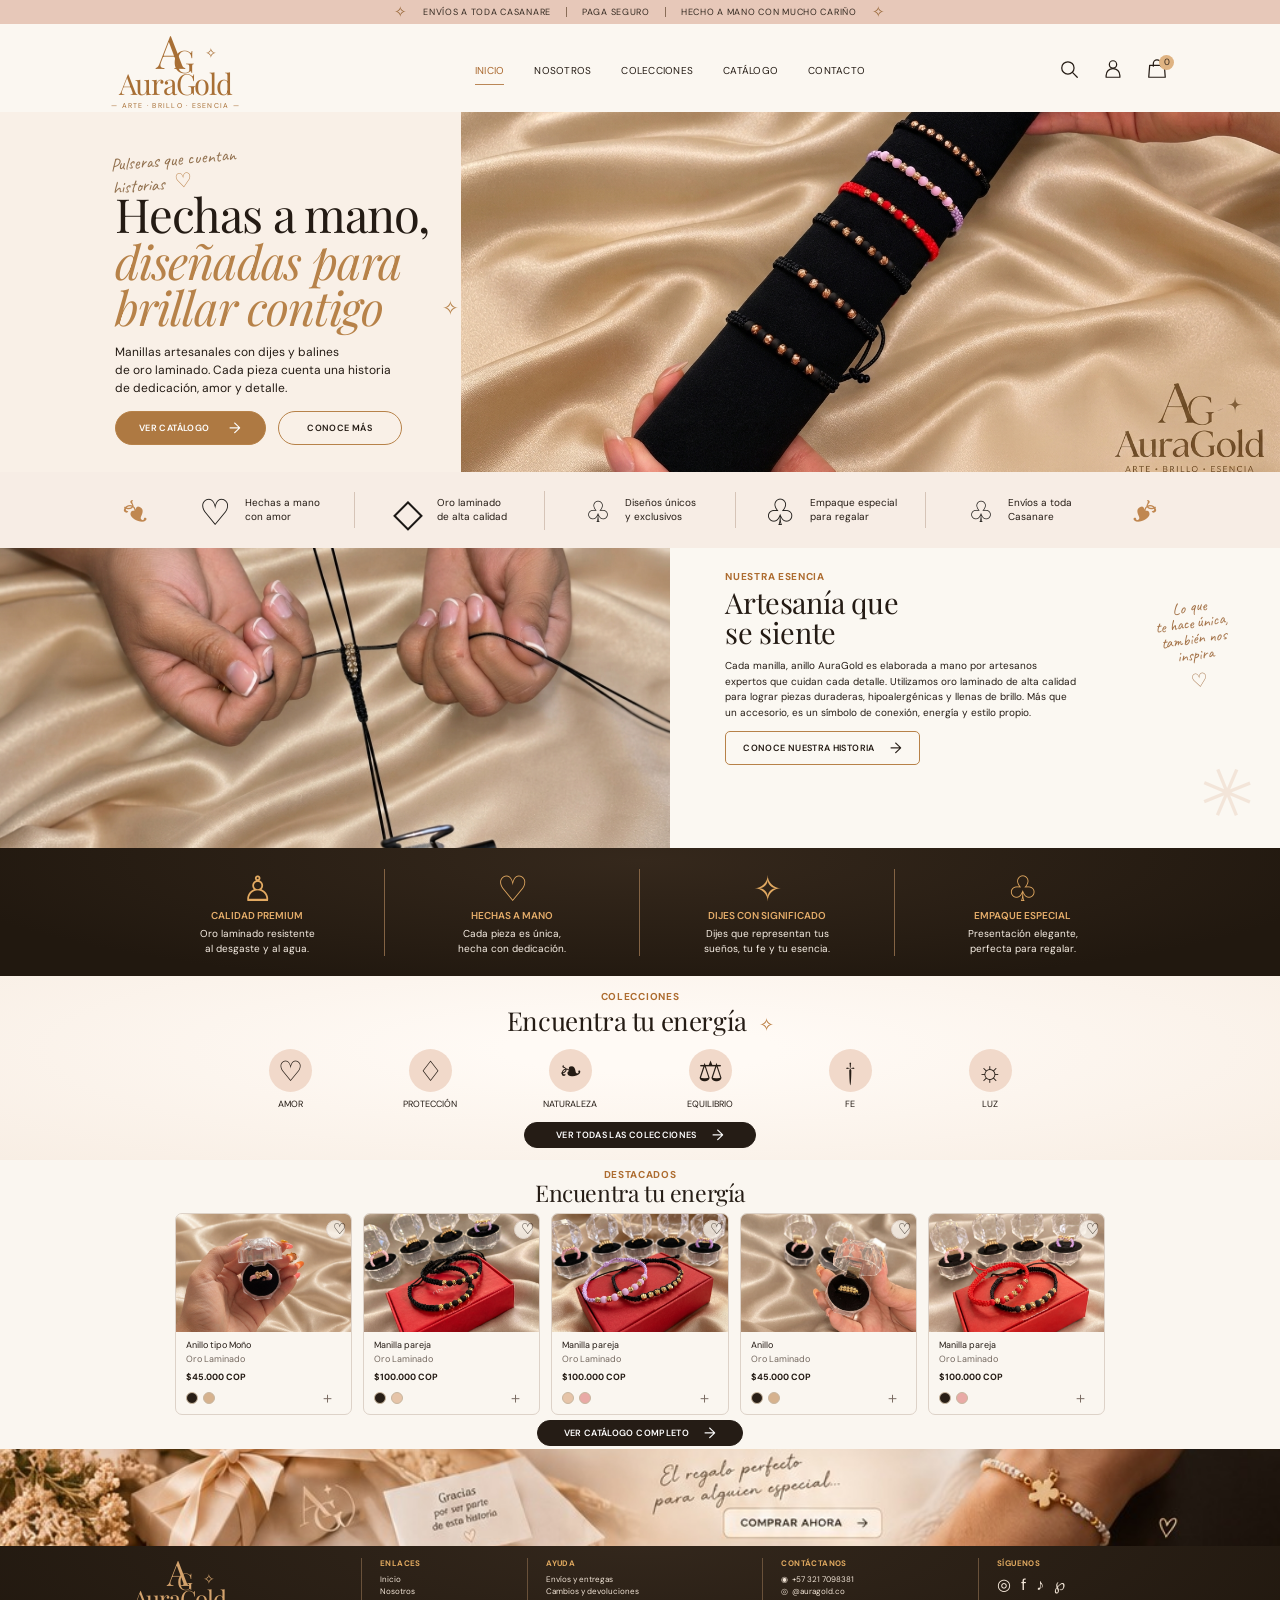
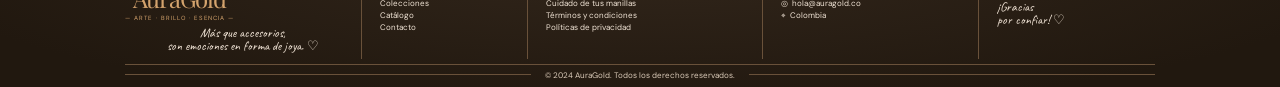
==== public/index.html @ 9c11f5d2 "Add files via upload" ====
<!doctype html>
<html lang="es">
<head>
  <meta charset="utf-8">
  <meta name="viewport" content="width=device-width, initial-scale=1">
  <meta name="theme-color" content="#f7efe7">
  <meta name="description" content="Manillas artesanales AuraGold hechas con dijes y balines de oro laminado. Cada pieza cuenta una historia de dedicación, amor y detalle.">
  <title>AuraGold — Artesanía que brilla</title>
  <link rel="preconnect" href="https://fonts.googleapis.com">
  <link rel="icon" type="image/png" href="../AuraGlod/assets/Icono Aura.jpeg">
  <link rel="preconnect" href="https://fonts.gstatic.com" crossorigin>
  <link href="https://fonts.googleapis.com/css2?family=DM+Sans:wght@400;500;600;700&family=Playfair+Display:ital,wght@0,400;0,500;0,600;1,400;1,500&family=Caveat:wght@400;500&display=swap" rel="stylesheet">
  <link rel="stylesheet" href="styles.css">
</head>
<body>
  <div class="announcement"><span class="sparkle">✧</span> ENVÍOS A TODA CASANARE <i></i> PAGA SEGURO <i></i> HECHO A MANO CON MUCHO CARIÑO <span class="sparkle">✧</span></div>
  <header class="header" id="inicio">
    <button class="menu-toggle icon-button" aria-label="Abrir menú" aria-expanded="false"><svg viewBox="0 0 24 24"><path d="M3 6h18M3 12h18M3 18h18"/></svg></button>
    <a class="brand" href="#inicio" aria-label="AuraGold, inicio"><span class="brand-monogram">A<span>G</span><i>✧</i></span><span class="brand-name">AuraGold</span><span class="brand-tagline">— ARTE · BRILLO · ESENCIA —</span></a>
    <nav class="nav" aria-label="Navegación principal">
      <a class="active" href="#inicio">INICIO</a><a href="#esencia">NOSOTROS</a><a href="#colecciones">COLECCIONES</a><a href="#destacados">CATÁLOGO</a><a href="#contacto">CONTACTO</a>
    </nav>
    <div class="header-actions">
      <button class="icon-button search-toggle" aria-label="Buscar productos"><svg viewBox="0 0 24 24"><circle cx="10.8" cy="10.8" r="6.7"/><path d="m16 16 5 5"/></svg></button>
      <button class="icon-button" aria-label="Mi cuenta"><svg viewBox="0 0 24 24"><circle cx="12" cy="7" r="4"/><path d="M4.5 21v-2a7.5 7.5 0 0 1 15 0v2z"/></svg></button>
      <button class="icon-button bag" aria-label="Bolsa de compras"><svg viewBox="0 0 24 24"><path d="M4 8h16l1 13H3L4 8Z"/><path d="M8 9V6a4 4 0 0 1 8 0v3"/></svg><span class="cart-count">0</span></button>
    </div>
  </header>
  <main>
    <section class="hero" aria-label="Manillas artesanales AuraGold">
      <div class="hero-image" role="img" aria-label="Brazaletes artesanales dorados con dijes"></div>
      <div class="hero-copy"><p class="handwritten intro-note">Pulseras que cuentan<br>historias <span>♡</span></p>
        <h1>Hechas a mano,<br><em>diseñadas para<br>brillar contigo</em><b class="hero-sparkle">✧</b></h1>
        <p class="hero-description">Manillas artesanales con dijes y balines<br class="desktop-break"> de oro laminado. Cada pieza cuenta una historia<br class="desktop-break"> de dedicación, amor y detalle.</p>
        <div class="hero-buttons"><a class="button button-gold" href="#destacados">VER CATÁLOGO <span>→</span></a><a class="button button-outline" href="#esencia">CONOCE MÁS</a></div>
      </div>
    </section>

    <section class="benefits" aria-label="Beneficios de AuraGold">
      <span class="flourish">❧</span>
      <div class="benefit"><span class="benefit-icon">♡</span><span>Hechas a mano<br>con amor</span></div>
      <div class="benefit"><span class="benefit-icon diamond">◇</span><span>Oro laminado<br>de alta calidad</span></div>
      <div class="benefit"><span class="benefit-icon shield">♧</span><span>Diseños únicos<br>y exclusivos</span></div>
      <div class="benefit"><span class="benefit-icon">♧</span><span>Empaque especial<br>para regalar</span></div>
      <div class="benefit"><span class="benefit-icon truck">♧</span><span>Envíos a toda<br>Casanare</span></div>
      <span class="flourish flourish-end">❧</span>
    </section>

    <section class="essence" id="esencia">
      <div class="essence-image"><img src="assets/workshop.jpg" alt="Manos creando una manilla artesanal con un dije dorado" loading="lazy"></div>
      <div class="essence-copy"><p class="eyebrow">NUESTRA ESENCIA</p><h2>Artesanía que<br>se siente</h2><p>Cada manilla, anillo AuraGold es elaborada a mano por artesanos expertos que cuidan cada detalle. Utilizamos oro laminado de alta calidad para lograr piezas duraderas, hipoalergénicas y llenas de brillo. Más que un accesorio, es un símbolo de conexión, energía y estilo propio.</p><a class="button button-outline story-button" href="#contacto">CONOCE NUESTRA HISTORIA <span>→</span></a><p class="handwritten side-note">Lo que<br>te hace única,<br>también nos<br>inspira <span>♡</span></p><div class="leaf-decoration">✳</div></div>
    </section>

    <section class="values" aria-label="Lo que nos hace especiales">
      <div class="value"><span class="value-icon">♙</span><h3>CALIDAD PREMIUM</h3><p>Oro laminado resistente<br>al desgaste y al agua.</p></div>
      <div class="value"><span class="value-icon">♡</span><h3>HECHAS A MANO</h3><p>Cada pieza es única,<br>hecha con dedicación.</p></div>
      <div class="value"><span class="value-icon">✧</span><h3>DIJES CON SIGNIFICADO</h3><p>Dijes que representan tus<br>sueños, tu fe y tu esencia.</p></div>
      <div class="value"><span class="value-icon">♧</span><h3>EMPAQUE ESPECIAL</h3><p>Presentación elegante,<br>perfecta para regalar.</p></div>
    </section>

    <section class="collections" id="colecciones">
      <p class="eyebrow">COLECCIONES</p><h2>Encuentra tu energía <span>✧</span></h2>
      <div class="collection-list">
        <button class="collection" data-filter="Amor"><span>♡</span>AMOR</button><button class="collection" data-filter="Protección"><span>♢</span>PROTECCIÓN</button><button class="collection" data-filter="Naturaleza"><span>❧</span>NATURALEZA</button><button class="collection" data-filter="Equilibrio"><span>⚖</span>EQUILIBRIO</button><button class="collection" data-filter="Fe"><span>†</span>FE</button><button class="collection" data-filter="Luz"><span>☼</span>LUZ</button>
      </div>
      <button class="button button-dark all-collections">VER TODAS LAS COLECCIONES <span>→</span></button>
    </section>

    <section class="featured" id="destacados">
      <p class="eyebrow">DESTACADOS</p><h2>Encuentra tu energía</h2>
      <div class="product-grid">
        <article class="product-card" data-category="Amor"><div class="product-image"><img src="assets/bracelet-corazon.jpg" alt="Anillo tipo moño con oro laminado" loading="lazy"><button class="favorite" aria-label="Añadir Anillo tipo moño con oro laminado a favoritos">♡</button></div><div class="product-details"><h3>Anillo tipo Moño</h3><p>Oro Laminado</p><strong>$45.000 COP</strong><div class="product-bottom"><span class="swatches"><i></i><i></i></span><button class="add-cart" aria-label="Añadir Anillo moño con oro laminado">＋</button></div></div></article>
        <article class="product-card" data-category="Luz"><div class="product-image"><img src="assets/bracelet-estrella.jpg" alt="Manilla pareja oro laminado" loading="lazy"><button class="favorite" aria-label="Añadir Manilla pareja oro laminadoa a favoritos">♡</button></div><div class="product-details"><h3>Manilla pareja</h3><p>Oro Laminado</p><strong>$100.000 COP</strong><div class="product-bottom"><span class="swatches"><i></i><i class="rose"></i></span><button class="add-cart" aria-label="Añadir Manilla Estrella a la bolsa">＋</button></div></div></article>
        <article class="product-card" data-category="Fe"><div class="product-image"><img src="assets/bracelet-fe.jpg" alt="Manilla pareja oro laminado" loading="lazy"><button class="favorite" aria-label="Añadir Manilla pareja oro laminado a favoritos">♡</button></div><div class="product-details"><h3>Manilla pareja</h3><p>Oro Laminado</p><strong>$100.000 COP</strong><div class="product-bottom"><span class="swatches"><i class="rose"></i><i class="pink"></i></span><button class="add-cart" aria-label="Añadir Manilla Fe a la bolsa">＋</button></div></div></article>
        <article class="product-card" data-category="Naturaleza"><div class="product-image"><img src="assets/bracelet-arbol.jpg" alt="Anillo oro laminado" loading="lazy"><button class="favorite" aria-label="Añadir Anillo oro laminado a favoritos">♡</button></div><div class="product-details"><h3>Anillo</h3><p>Oro Laminado</p><strong>$45.000 COP</strong><div class="product-bottom"><span class="swatches"><i></i><i></i></span><button class="add-cart" aria-label="Añadir Manilla Árbol de la Vida a la bolsa">＋</button></div></div></article>
        <article class="product-card" data-category="Protección"><div class="product-image"><img src="assets/bracelet-trebol.jpg" alt="Manilla pareja oro laminado" loading="lazy"><button class="favorite" aria-label="Añadir Manilla pareja oro laminado a favoritos">♡</button></div><div class="product-details"><h3>Manilla pareja</h3><p>Oro Laminado</p><strong>$100.000 COP</strong><div class="product-bottom"><span class="swatches"><i></i><i class="pink"></i></span><button class="add-cart" aria-label="Añadir Manilla Trébol a la bolsa">＋</button></div></div></article>
      </div>
      <button class="button button-dark catalog-button" id="catalogButton">VER CATÁLOGO COMPLETO <span>→</span></button>
    </section>

    <a class="gift-banner" href="#destacados" aria-label="Encuentra un regalo especial en nuestro catálogo"><img src="assets/gift-banner.jpg" alt="Regalo AuraGold envuelto a mano" loading="lazy"></a>
  </main>
  <footer class="footer" id="contacto">
    <div class="footer-main"><div class="footer-brand"><a class="brand brand-footer" href="#inicio"><span class="brand-monogram">A<span>G</span><i>✧</i></span><span class="brand-name">AuraGold</span><span class="brand-tagline">— ARTE · BRILLO · ESENCIA —</span></a><p class="handwritten">Más que accesorios,<br>son emociones en forma de joya. ♡</p></div>
      <div class="footer-column"><h3>ENLACES</h3><a href="#inicio">Inicio</a><a href="#esencia">Nosotros</a><a href="#colecciones">Colecciones</a><a href="#destacados">Catálogo</a><a href="#contacto">Contacto</a></div>
      <div class="footer-column"><h3>AYUDA</h3><a href="#contacto">Envíos y entregas</a><a href="#contacto">Cambios y devoluciones</a><a href="#contacto">Cuidado de tus manillas</a><a href="#contacto">Términos y condiciones</a><a href="#contacto">Políticas de privacidad</a></div>
      <div class="footer-column contact-column"><h3>CONTÁCTANOS</h3><a href="tel:+573217098381">◉ &nbsp;+57 321 7098381</a><a href="mailto:hola@auragold.co">◎ &nbsp;@auragold.co</a><a href="mailto:hola@auragold.co">◎ &nbsp;hola@auragold.co</a><span>⌖ &nbsp;Colombia</span></div>
      <div class="footer-column socials"><h3>SÍGUENOS</h3><div><a href="#contacto" aria-label="Instagram">◎</a><a href="#contacto" aria-label="Facebook">f</a><a href="#contacto" aria-label="TikTok">♪</a><a href="#contacto" aria-label="Pinterest">℘</a></div><p class="handwritten">¡Gracias<br>por confiar! ♡</p></div>
    </div><div class="copyright"><span></span>© 2024 AuraGold. Todos los derechos reservados.<span></span></div>
  </footer>
  <div class="toast" role="status" aria-live="polite"></div>
  <script src="script.js"></script>
</body>
</html>
---- public/styles.css ----
:root{--cream:#aa7335;--paper:#fbf7f1;--blush:#eeeae6;--gold:#b78249;--gold-dark:#986737;--ink:#241b14;--muted:#6f6258;--dark:#21180f;--line:#d8c8b9;--serif:'Playfair Display',Georgia,serif;--sans:'DM Sans',Arial,sans-serif;--script:'Caveat',cursive}
*{box-sizing:border-box}html{scroll-behavior:smooth;scroll-padding-top:78px}body{margin:0;background:var(--paper);color:var(--ink);font-family:var(--sans);font-size:13px}button,a{font:inherit}a{color:inherit;text-decoration:none}button{color:inherit}.announcement{height:24px;display:flex;justify-content:center;align-items:center;gap:15px;background:#e7c8b9;color:#352a21;font-size:9px;letter-spacing:.08em}.announcement i{height:10px;border-left:1px solid #8a6d58}.sparkle{font-size:15px;color:var(--gold-dark)}.header{height:88px;max-width:1130px;padding:8px 36px;margin:auto;display:grid;grid-template-columns:220px 1fr 160px;align-items:center}.brand{display:flex;width:max-content;flex-direction:column;align-items:center;color:#a86f35;line-height:1}.brand-monogram{font:46px/.82 var(--serif);position:relative;letter-spacing:-8px;padding-right:4px}.brand-monogram>span{font-size:31px;vertical-align:baseline;position:relative;left:-4px;top:4px}.brand-monogram i{font:14px var(--sans);position:absolute;top:12px;right:-14px}.brand-name{font:29px/.95 var(--serif);letter-spacing:-1.2px}.brand-tagline{font-size:7px;letter-spacing:.18em;margin-top:5px}.nav{display:flex;justify-content:center;gap:30px;height:100%;align-items:center}.nav a{font-size:10px;letter-spacing:.025em;position:relative}.nav a.active,.nav a:hover{color:#a9672d}.nav a.active:after{position:absolute;content:"";bottom:-8px;left:0;right:0;height:1px;background:#ba8757}.header-actions{display:flex;justify-content:flex-end;gap:19px}.icon-button{width:25px;height:30px;padding:2px;border:0;background:none;cursor:pointer;position:relative}.icon-button svg{width:22px;height:22px;fill:none;stroke:currentColor;stroke-width:1.35;stroke-linecap:round;stroke-linejoin:round}.cart-count{position:absolute;top:-1px;right:-5px;background:#dfb382;color:#39291c;min-width:15px;height:15px;border-radius:50%;font-size:9px;display:grid;place-items:center}.menu-toggle{display:none}
.hero{height:324px;position:relative;display:flex;align-items:center;overflow:hidden;background:linear-gradient(90deg,#f9f0e7 0%,#f9f0e7 36%,rgba(249,240,231,.88) 40%,rgba(249,240,231,0) 54%),#ede1d4}.hero-image{position:absolute;inset:0 0 0 36%;background:url('assets/hero.jpg') center 49%/cover no-repeat}.hero-copy{position:relative;z-index:1;width:min(500px,53%);padding-left:max(calc((100vw - 884px)/2),7%)}.handwritten{font-family:var(--script);font-weight:400}.intro-note{font-size:18px;line-height:1.02;color:#92714f;transform:rotate(-5deg);margin:0 0 8px -4px}.intro-note span{font:20px var(--sans);color:#b87d42;padding-left:6px}.hero h1{font:400 41px/.99 var(--serif);letter-spacing:-1.2px;margin:0 0 12px;position:relative}.hero h1 em{color:var(--gold);font-weight:400}.hero-sparkle{position:absolute;color:var(--gold);font:20px var(--sans);right:11%;bottom:7%}.hero-description{font-size:12px;line-height:1.5;max-width:350px;margin:0 0 14px}.hero-buttons{display:flex;gap:12px}.button{border:1px solid var(--gold);border-radius:30px;min-height:34px;display:inline-flex;align-items:center;justify-content:center;gap:20px;padding:0 23px;font-size:9px;font-weight:600;letter-spacing:.04em;cursor:pointer;transition:background .2s,color .2s,transform .2s}.button:hover{transform:translateY(-1px)}.button span{font-size:15px;font-weight:400}.button-gold{background:#ae7942;color:white;min-width:142px}.button-gold:hover{background:#956334}.button-outline{background:transparent;color:var(--ink)}.button-outline:hover{background:#ad7844;color:white}.hero-buttons .button-outline{min-width:124px}
.benefits{min-height:69px;background:#f7ede5;display:flex;align-items:center;justify-content:center;padding:9px max(calc((100vw - 1060px)/2),2.2%);gap:0}.benefit{display:flex;align-items:center;justify-content:center;gap:14px;flex:1;min-height:36px;border-right:1px solid #d6c4b7;font-size:10px;line-height:1.45}.benefit:last-of-type{border:0}.benefit-icon{font:36px/1 var(--serif);color:#1b1815}.benefit-icon.diamond{font-size:39px}.benefit-icon.shield,.benefit-icon.truck{font-size:29px}.flourish{font:37px var(--serif);color:#c08750;transform:rotate(35deg);padding:0 12px}.flourish-end{transform:scaleX(-1) rotate(35deg)}
.essence{min-height:268px;display:grid;grid-template-columns:1.1fr 1fr;background:#fbf8f2}.essence-image{position:relative;overflow:hidden;min-height:268px}.essence-image img{width:100%;height:100%;position:absolute;inset:0;object-fit:cover}.photo-note{position:absolute;bottom:25px;left:7%;font-size:18px;line-height:1.05;color:#fff;transform:rotate(-8deg);text-shadow:0 1px 5px #442}.photo-note span{font:19px var(--sans);padding-left:6px}.essence-copy{position:relative;padding:22px 11% 18px 9%}.eyebrow{font-size:10px;font-weight:700;letter-spacing:.07em;color:#ad6c30;margin:0 0 5px}.essence-copy h2,.collections h2,.featured h2{font:400 29px/1.02 var(--serif);letter-spacing:-.4px;margin:0 0 11px}.essence-copy>p:not(.eyebrow):not(.side-note){max-width:355px;font-size:10px;line-height:1.55;margin:0 0 11px}.story-button{border-radius:5px;height:33px;padding:0 17px;gap:15px;font-size:9px}.side-note{position:absolute;right:8%;top:35px;text-align:center;font-size:16px;line-height:1.0;color:#a47349;transform:rotate(-8deg)}.side-note span{display:block;font:19px var(--sans);margin-top:5px}.leaf-decoration{position:absolute;right:4%;bottom:10px;color:#eedaca;font-size:68px;transform:rotate(-22deg);opacity:.6}
.values{min-height:128px;padding:15px max(calc((100vw - 1020px)/2),3%);background:radial-gradient(ellipse at 50% 10%,#35281c,var(--dark) 80%);color:#f9f0e6;display:grid;grid-template-columns:repeat(4,1fr);align-items:center}.value{text-align:center;border-right:1px solid #836344}.value:last-child{border:0}.value-icon{color:#e3aa62;font:35px/1 var(--serif)}.value h3{color:#e5ad6a;font-size:10px;font-weight:600;margin:4px 0}.value p{font-size:10px;line-height:1.5;margin:0}
.collections{min-height:183px;text-align:center;padding:14px 20px 12px;background:radial-gradient(ellipse at 50% 40%,#fffaf5 15%,#f8eee4 100%)}.collections h2{font-size:26px;margin:1px 0 13px}.collections h2 span{color:#b8793b;font-size:18px;padding-left:6px}.collection-list{max-width:780px;margin:0 auto 11px;display:flex;justify-content:space-between}.collection{display:flex;flex-direction:column;align-items:center;gap:6px;border:0;background:transparent;cursor:pointer;font-size:9px;min-width:80px}.collection span{width:43px;height:43px;display:grid;place-items:center;border-radius:50%;background:#f1d9ca;font:28px/1 var(--serif);transition:all .2s}.collection:hover span,.collection.selected span{color:#fff;background:#b57e4b;transform:translateY(-2px)}.button-dark{background:#251c15;color:#fff;border-color:#251c15;min-height:26px;padding:0 26px;font-size:9px;gap:15px}.button-dark:hover{background:#80572f}.all-collections{min-width:232px}
.featured{text-align:center;padding:8px 6% 3px;background:#faf6f0}.featured>.eyebrow{margin-bottom:0}.featured h2{font-size:23px;margin:0 0 9px}.product-grid{max-width:870px;margin:0 auto;display:grid;grid-template-columns:repeat(5,minmax(0,1fr));gap:11px;text-align:left}.product-card{border:1px solid #ddd2c8;border-radius:7px;overflow:hidden;background:#faf6f0;min-width:0;transition:box-shadow .2s,transform .2s}.product-card:hover{transform:translateY(-2px);box-shadow:0 6px 20px #5c402317}.product-card.hidden{display:none!important}.product-image{height:104px;position:relative;overflow:hidden;background:#efe6dd}.product-image img{width:100%;height:100%;object-fit:cover;display:block}.favorite{position:absolute;right:6px;top:6px;width:19px;height:19px;border:1px solid #ded1c7;border-radius:50%;background:#fbf6eece;font-size:15px;line-height:1;cursor:pointer}.favorite.active{color:#b34d40;background:#fff0eb}.product-details{padding:7px 10px 5px}.product-details h3,.product-details p{font-size:9px;font-weight:400;white-space:nowrap;overflow:hidden;text-overflow:ellipsis;margin:0 0 2px}.product-details p{color:#756960}.product-details strong{font-size:9px;font-weight:700}.product-bottom{display:flex;align-items:center;justify-content:space-between;margin-top:3px}.swatches{display:flex;gap:5px}.swatches i{width:12px;height:12px;border-radius:50%;display:block;background:#281e16;border:1px solid #c8b69f}.swatches i:nth-child(2){background:#d6b28e}.swatches i.rose{background:#e6c4a8}.swatches i.pink{background:#e9aaa6}.add-cart{border:0;background:none;font-size:15px;color:#786960;cursor:pointer}.catalog-button{margin-top:5px;min-width:192px}
.gift-banner{height:97px;display:block;position:relative;overflow:hidden;background:#8d4f14}.gift-banner>img{position:absolute;width:100%;height:100%;inset:0;object-fit:cover}.gift-copy{position:absolute;top:50%;left:50%;transform:translate(-50%,-50%);text-align:center;color:#593b26}.gift-copy p{font-size:21px;line-height:1;margin:0 0 6px;transform:rotate(-4deg)}.gift-copy .button{height:27px;min-height:27px;padding:0 16px;border-radius:4px;font-size:8px;background:#f9f3ebd9}
.footer{background:radial-gradient(ellipse at 50% 0%,#33271c,var(--dark) 84%);color:#f3e6d8;padding:12px 4% 7px}.footer-main{max-width:1030px;margin:auto;display:grid;grid-template-columns:1.2fr .75fr 1.1fr 1fr .8fr;gap:18px;min-height:94px}.footer-brand{border-right:1px solid #69513a}.brand-footer{color:#d4a36d}.brand-footer .brand-monogram{font-size:35px}.brand-footer .brand-monogram>span{font-size:23px}.brand-footer .brand-name{font-size:24px}.brand-footer .brand-tagline{font-size:6px}.footer-brand>.handwritten{font-size:13px;text-align:center;line-height:1;margin:6px 0}.footer-column{display:flex;flex-direction:column;gap:2px;font-size:8px;border-right:1px solid #69513a}.footer-column h3{font-size:8px;color:#e0a960;letter-spacing:.05em;margin:0 0 4px}.footer-column a:hover{color:#e1b07a}.contact-column{font-size:8px}.socials{border:0}.socials>div{display:flex;gap:10px;font-size:16px}.socials .handwritten{font-size:13px;line-height:1;margin:4px 0;color:#f3e6d8}.copyright{max-width:1030px;border-top:1px solid #69513a;margin:5px auto 0;padding-top:5px;display:flex;justify-content:center;align-items:center;gap:14px;font-size:8px;color:#dbcbb9}.copyright span{height:1px;background:#69513a;flex:1}.toast{position:fixed;bottom:18px;left:50%;transform:translate(-50%,15px);z-index:20;background:#281e16;color:#fff;border-radius:22px;padding:10px 18px;font-size:12px;box-shadow:0 5px 25px #24170d2b;opacity:0;pointer-events:none;transition:.25s}.toast.show{opacity:1;transform:translate(-50%,0)}
@media(min-width:1200px){.hero{height:360px}.hero-copy{padding-left:calc((100vw - 1050px)/2)}.hero h1{font-size:47px}.benefits{min-height:76px}.essence,.essence-image{min-height:300px}.product-grid{max-width:930px}.product-image{height:118px}}
@media(max-width:800px){.header{grid-template-columns:1fr auto 1fr;padding:8px 24px;height:80px}.menu-toggle{display:block;grid-column:1;grid-row:1}.header>.brand{grid-column:2;grid-row:1}.nav{display:none;position:absolute;z-index:8;top:104px;left:0;right:0;height:auto;padding:18px;background:var(--paper);box-shadow:0 8px 15px #32201215;flex-direction:column;gap:20px}.nav.open{display:flex}.nav a.active:after{display:none}.header-actions{grid-column:3;grid-row:1;gap:10px}.header-actions .icon-button:nth-child(2){display:none}.hero{height:350px}.hero-image{left:28%;background-position:57% center}.hero-copy{padding-left:6%;width:56%}.hero h1{font-size:38px}.hero-description{font-size:11px}.benefits{flex-wrap:wrap;padding:10px 3%;row-gap:10px}.benefit{flex:0 0 33%;border-right:0;border-bottom:1px solid #d6c4b7;padding-bottom:7px}.benefit:nth-last-child(2){border:0}.flourish{display:none}.essence-copy{padding-right:6%;padding-left:7%}.side-note{display:none}.values{padding-left:3%;padding-right:3%}.product-grid{grid-template-columns:repeat(3,minmax(0,1fr));max-width:600px}.product-card:nth-child(n+4){display:none}.product-card.filtered-visible{display:block}.footer-main{grid-template-columns:1.1fr .7fr 1fr;gap:13px}.footer-brand{grid-row:span 2}.footer-column:nth-child(3){border:0}.socials{display:none}}
@media(max-width:520px){.announcement{font-size:7px;gap:7px;height:22px}.header{height:71px;padding:5px 16px}.brand-monogram{font-size:38px}.brand-monogram>span{font-size:25px}.brand-name{font-size:24px}.brand-tagline{font-size:6px}.header-actions{gap:5px}.header-actions .icon-button:first-child{display:none}.nav{top:93px}.hero{height:475px;align-items:flex-end;background:linear-gradient(0deg,#f8f0e8 0%,rgba(248,240,232,.97) 40%,rgba(248,240,232,0) 69%)}.hero-image{inset:0 0 0 0;background-position:58% top;background-size:auto 68%;background-color:#e9d4c3}.hero-copy{width:100%;padding:0 7% 26px}.intro-note{font-size:16px;margin-bottom:6px}.hero h1{font-size:36px}.hero-description{max-width:360px;font-size:11px}.desktop-break{display:none}.hero-sparkle{right:21%;bottom:8%}.benefit{flex-basis:50%;font-size:9px;gap:9px}.benefit-icon{font-size:30px}.essence{grid-template-columns:1fr}.essence-image{min-height:225px}.essence-copy{min-height:260px;padding:22px 8%}.essence-copy h2{font-size:31px}.essence-copy>p:not(.eyebrow):not(.side-note){font-size:11px}.values{grid-template-columns:repeat(2,1fr);padding:16px 3%;gap:14px 0}.value{min-height:92px;padding:5px}.value:nth-child(2){border:0}.value h3{font-size:9px}.value p{font-size:9px}.collections{padding:18px 10px;min-height:180px}.collection-list{display:grid;grid-template-columns:repeat(3,1fr);row-gap:12px}.collection{font-size:8px}.collection span{width:38px;height:38px}.featured{padding:12px 4% 7px}.product-grid{grid-template-columns:repeat(2,minmax(0,1fr));gap:8px}.product-card:nth-child(3){display:none}.product-card:nth-child(n+4){display:block}.product-image{height:130px}.product-details h3,.product-details p,.product-details strong{font-size:9px}.gift-banner{height:118px}.gift-banner>img{object-position:center}.footer{padding:17px 5% 8px}.footer-main{grid-template-columns:1fr 1fr;gap:15px}.footer-brand{grid-column:span 2;grid-row:auto;border:0;border-bottom:1px solid #69513a;padding-bottom:8px}.footer-column{min-height:100px;font-size:9px}.footer-column h3{font-size:9px}.footer-column:nth-child(3){border-right:1px solid #69513a}.socials{display:flex;min-height:60px;border:0}.copyright{font-size:7px}.button{font-size:8px;padding:0 16px}}
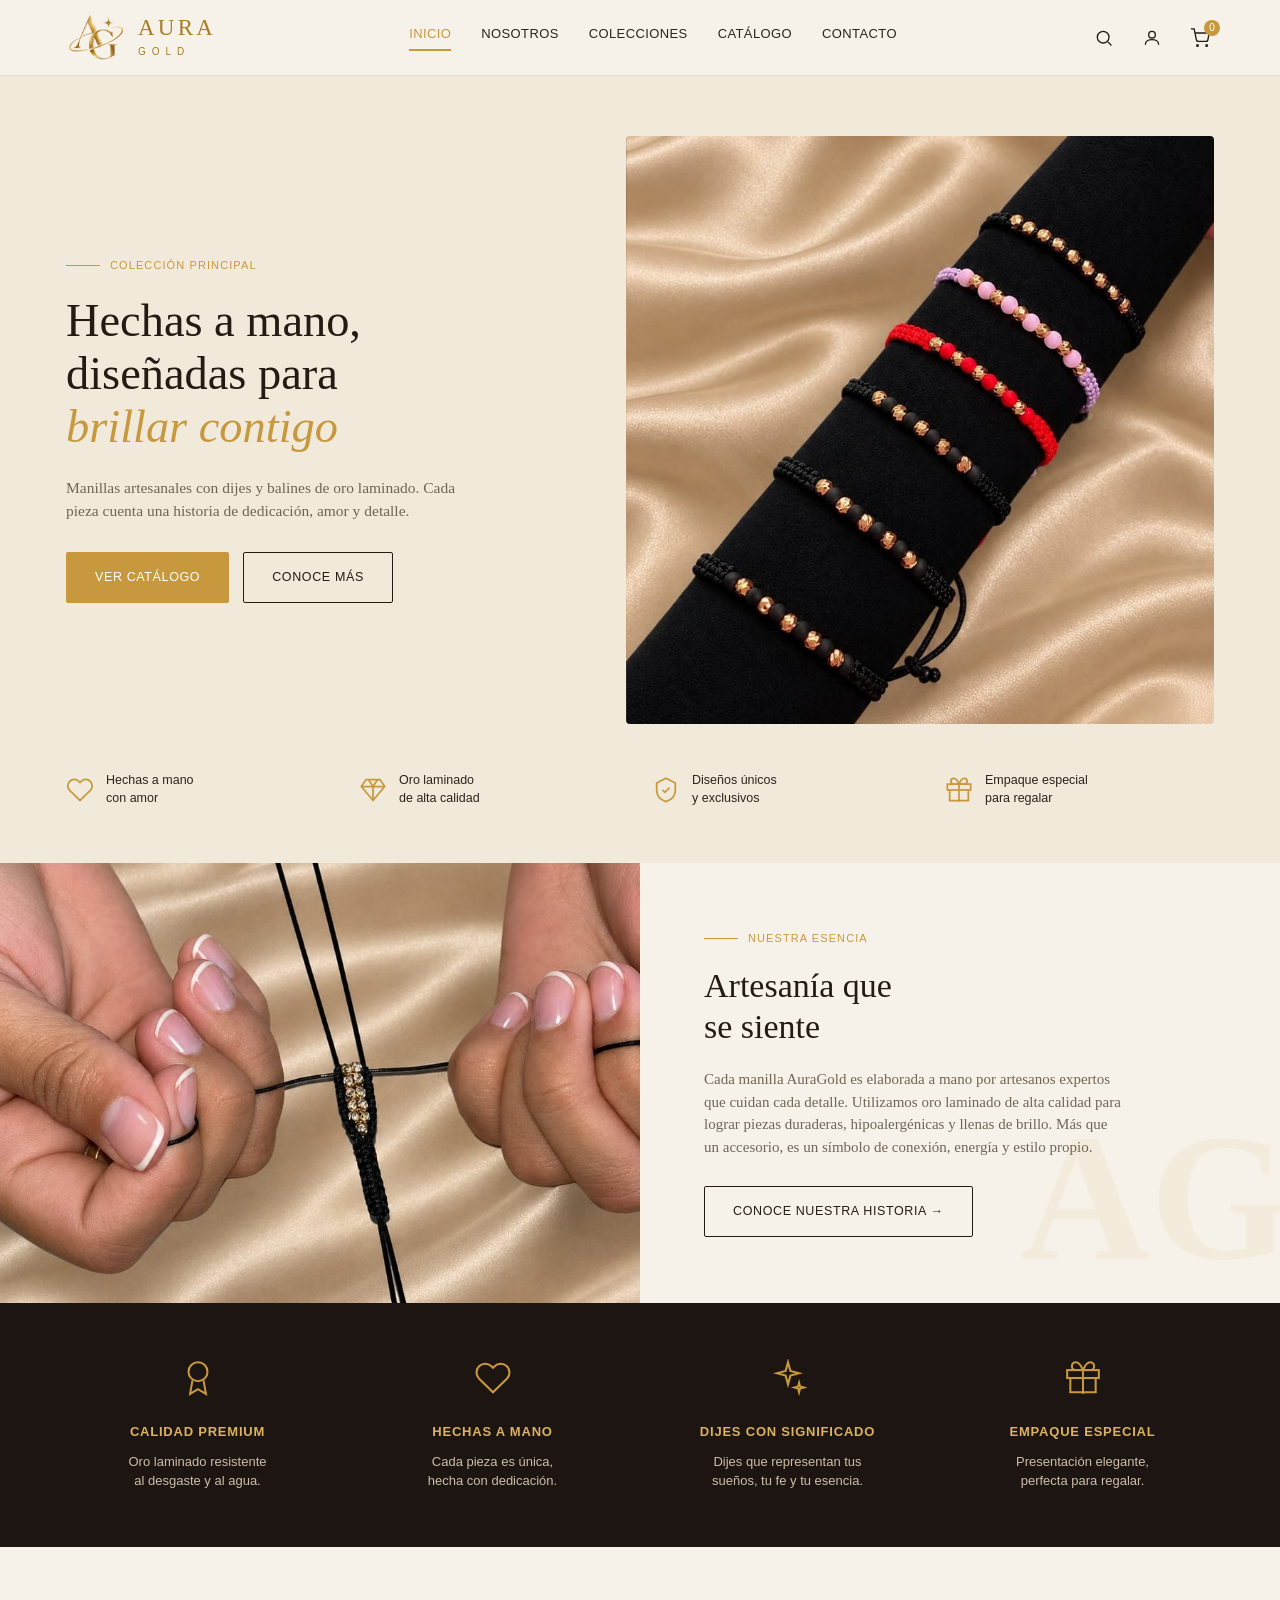
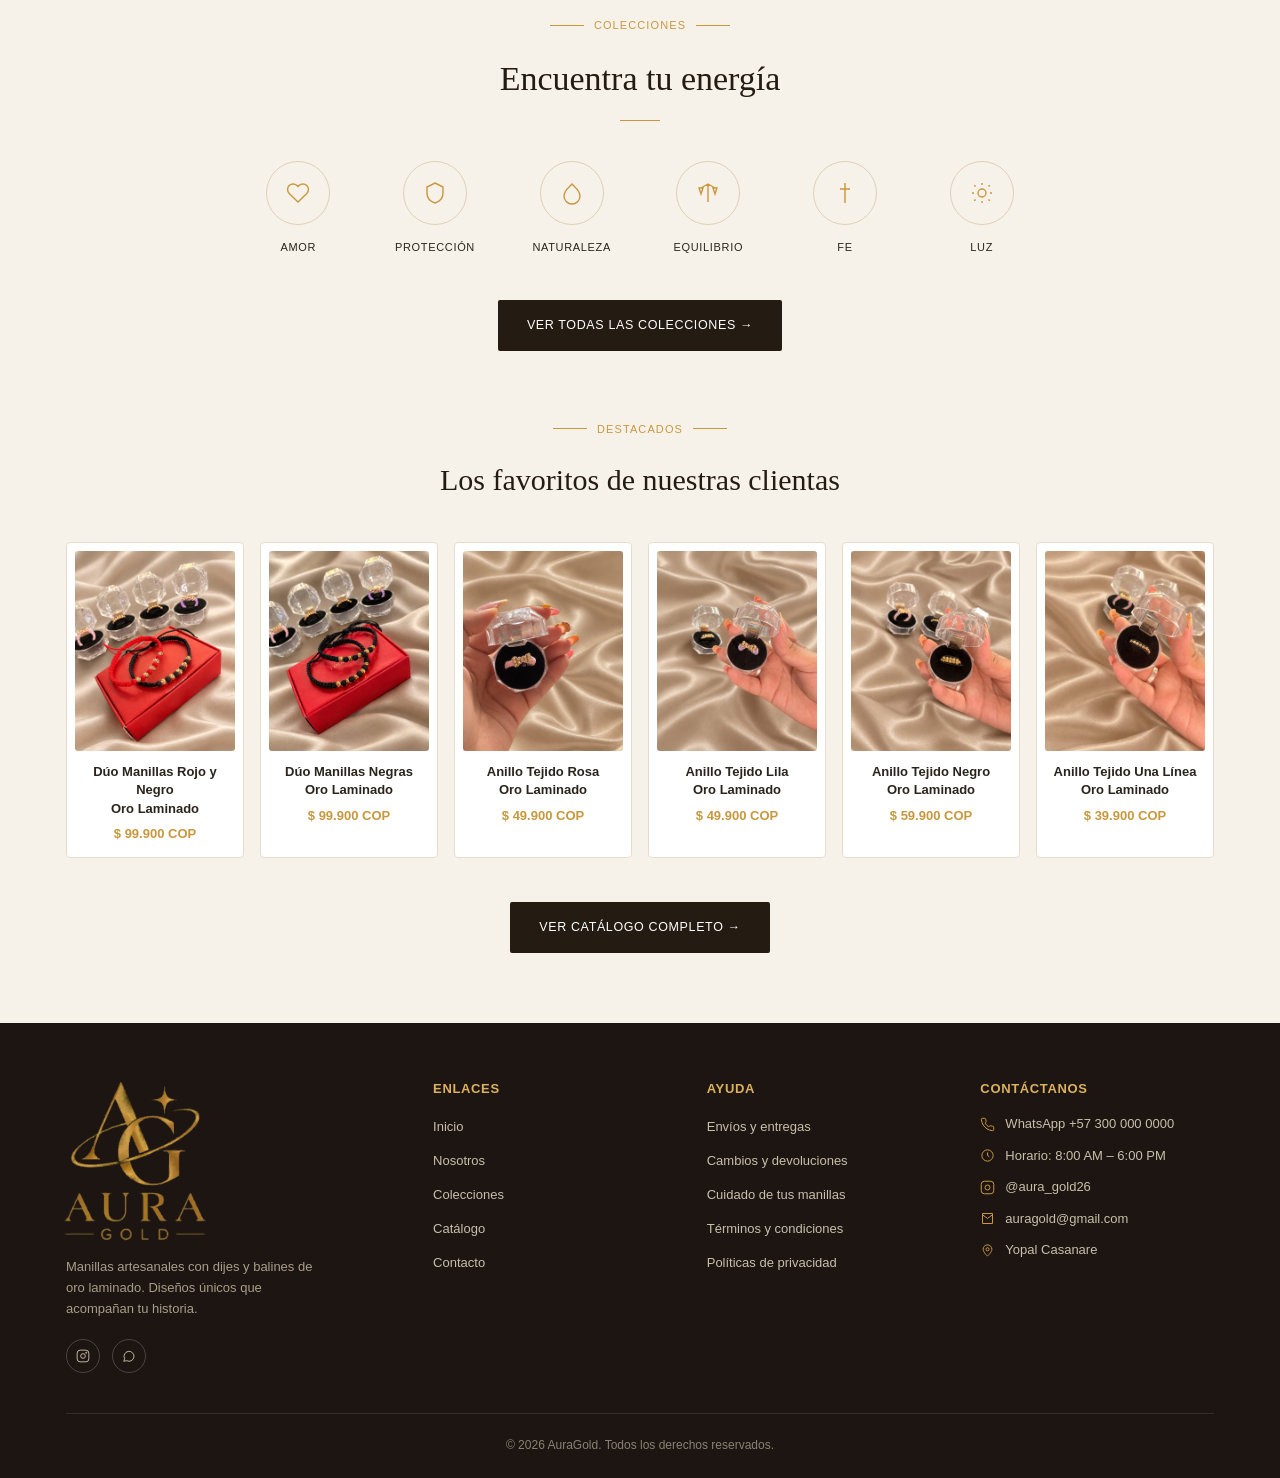
==== commit 6f480efb: "Add files via upload" ====
--- a/public/index.html
+++ b/public/index.html
@@ -1,94 +1,302 @@
 <!doctype html>
 <html lang="es">
 <head>
-  <meta charset="utf-8">
-  <meta name="viewport" content="width=device-width, initial-scale=1">
-  <meta name="theme-color" content="#f7efe7">
-  <meta name="description" content="Manillas artesanales AuraGold hechas con dijes y balines de oro laminado. Cada pieza cuenta una historia de dedicación, amor y detalle.">
-  <title>AuraGold — Artesanía que brilla</title>
-  <link rel="preconnect" href="https://fonts.googleapis.com">
-  <link rel="icon" type="image/png" href="../AuraGlod/assets/Icono Aura.jpeg">
-  <link rel="preconnect" href="https://fonts.gstatic.com" crossorigin>
-  <link href="https://fonts.googleapis.com/css2?family=DM+Sans:wght@400;500;600;700&family=Playfair+Display:ital,wght@0,400;0,500;0,600;1,400;1,500&family=Caveat:wght@400;500&display=swap" rel="stylesheet">
-  <link rel="stylesheet" href="styles.css">
+<meta charset="utf-8">
+<meta name="viewport" content="width=device-width, initial-scale=1, viewport-fit=cover">
+<title>AURA GOLD | Manillas y anillos artesanales en oro laminado</title>
+<meta name="description" content="Manillas y anillos tejidos a mano con balines de oro laminado. Diseños únicos y empaque especial para regalar. AURA GOLD, Colombia.">
+<meta name="theme-color" content="#f7f2e9">
+<meta property="og:site_name" content="AURA GOLD">
+<meta property="og:title" content="AURA GOLD | Manillas y anillos artesanales en oro laminado">
+<meta property="og:description" content="Manillas y anillos tejidos a mano con balines de oro laminado. Diseños únicos y empaque especial para regalar. AURA GOLD, Colombia.">
+<meta property="og:type" content="website">
+
+<meta name="robots" content="index, follow">
+<meta property="og:locale" content="es_CO">
+<link rel="icon" type="image/png" sizes="192x192" href="favicon.png">
+<link rel="apple-touch-icon" href="favicon.png">
+<!-- Cuando tengas dominio, quita los comentarios y cambia TU-DOMINIO.com:
+<link rel="canonical" href="https://TU-DOMINIO.com/">
+<meta property="og:url" content="https://TU-DOMINIO.com/">
+<meta property="og:image" content="https://TU-DOMINIO.com/favicon.png">
+-->
+<script type="application/ld+json">{"@context": "https://schema.org", "@type": "Organization", "name": "AURA GOLD", "alternateName": "AuraGold", "description": "Manillas y anillos tejidos a mano con balines de oro laminado. Diseños únicos y empaque especial para regalar. AURA GOLD, Colombia.", "areaServed":"CO","email":"auragold@gmail.com","sameAs":["https://www.instagram.com/aura_gold26"]}</script>
+<style>
+/* Layout: tienda de manillas artesanales. Cabecera fija, portada en dos columnas, historia, banda oscura de beneficios, colecciones por energía, destacados y pie oscuro. */
+:root {
+  --cream: #f7f2e9;
+  --cream-2: #f1e9da;
+  --dark: #241b13;
+  --dark-2: #1c1511;
+  --gold: #c8983f;
+  --gold-light: #dcb15f;
+  --gold-deep: #a97c26;
+  --text-dark: #2b241c;
+  --text-muted: #6f6558;
+  --line: #e7ddc9;
+  --white: #ffffff;
+  --serif: Georgia, "Times New Roman", serif;
+  --sans: Arial, Helvetica, sans-serif;
+  color-scheme: light;
+}
+* { box-sizing: border-box; margin: 0; padding: 0; }
+body { font-family: var(--serif); color: var(--text-dark); background: var(--cream); line-height: 1.5; }
+body::before { content: ""; position: fixed; inset: 0 0 auto; height: env(safe-area-inset-top, 0px); z-index: 60; background: var(--cream); }
+a { text-decoration: none; color: inherit; }
+ul { list-style: none; }
+img { max-width: 100%; display: block; }
+a:focus-visible, button:focus-visible { outline: 2px solid var(--gold); outline-offset: 3px; }
+.container { max-width: 1180px; margin: 0 auto; padding-left: max(16px, env(safe-area-inset-left, 0px)); padding-right: max(16px, env(safe-area-inset-right, 0px)); }
+.photo { background-size: cover; background-position: 50% 40%; background-color: var(--cream-2); }
+
+/* Header */
+header { background: var(--cream); border-bottom: 1px solid var(--line); position: sticky; top: env(safe-area-inset-top, 0px); z-index: 50; }
+.nav-wrap { display: flex; align-items: center; justify-content: space-between; gap: 16px; padding-block: 14px; flex-wrap: wrap; }
+.logo { display: flex; align-items: center; gap: 12px; }
+.logo-mark { width: 60px; height: 47px; flex-shrink: 0; }
+.logo-mark img { width: 100%; height: 100%; object-fit: contain; }
+.logo-text strong { display: block; font-size: 23px; color: var(--gold-deep); letter-spacing: .14em; font-weight: 400; line-height: 1.05; }
+.logo-text span { display: block; font-family: var(--sans); font-size: 10px; letter-spacing: .6em; color: var(--gold-deep); margin-top: 3px; }
+.main-nav ul { display: flex; gap: 30px; font-family: var(--sans); font-size: 13px; letter-spacing: .03em; flex-wrap: wrap; }
+.main-nav a { padding-bottom: 6px; border-bottom: 2px solid transparent; transition: color .2s, border-color .2s; display: inline-block; }
+.main-nav a.active, .main-nav a:hover { color: var(--gold); border-color: var(--gold); }
+.nav-icons { display: flex; align-items: center; gap: 20px; }
+.icon-btn { position: relative; display: flex; align-items: center; justify-content: center; padding: 4px; }
+.icon { width: 20px; height: 20px; stroke: var(--dark); fill: none; stroke-width: 1.6; }
+.cart-badge { position: absolute; top: -4px; right: -6px; background: var(--gold); color: #fff; font-family: var(--sans); font-size: 10px; width: 16px; height: 16px; border-radius: 50%; display: flex; align-items: center; justify-content: center; }
+
+/* Hero */
+.hero { background: var(--cream-2); padding: 60px 0 56px; }
+.hero-grid { display: grid; grid-template-columns: 1fr 1.15fr; gap: 48px; align-items: center; }
+.hero-grid > * { min-width: 0; }
+.hero-eyebrow, .eyebrow { display: flex; align-items: center; gap: 10px; font-family: var(--sans); font-size: 11px; letter-spacing: .1em; color: var(--gold); margin-bottom: 20px; }
+.line { width: 34px; height: 1px; background: var(--gold); display: inline-block; }
+.hero h2 { font-size: clamp(2rem, 5.4vw, 2.9rem); line-height: 1.15; color: var(--dark); font-weight: 400; }
+.hero h2 em { font-style: italic; color: var(--gold); }
+.hero .desc { margin-top: 22px; max-width: 420px; color: var(--text-muted); font-size: 15.5px; }
+.hero-ctas { display: flex; gap: 14px; margin-top: 30px; flex-wrap: wrap; }
+.btn { font-family: var(--sans); font-size: 12.5px; letter-spacing: .05em; padding: 15px 28px; border-radius: 2px; display: inline-block; cursor: pointer; border: 1px solid transparent; transition: background .2s, color .2s; }
+.btn-primary { background: var(--gold); color: #fff; }
+.btn-primary:hover { background: var(--gold-light); }
+.btn-outline { border-color: var(--dark); color: var(--dark); background: transparent; }
+.btn-outline:hover { background: var(--dark); color: #fff; }
+.btn-dark { background: var(--dark); color: #fff; }
+.btn-dark:hover { background: #000; }
+.hero-image { aspect-ratio: 1 / 1; border-radius: 4px; width: 100%; }
+.trust-row { margin-top: 48px; display: grid; grid-template-columns: repeat(4, 1fr); gap: 24px; }
+.trust-item { display: flex; align-items: center; gap: 12px; }
+.t-icon { width: 28px; height: 28px; stroke: var(--gold); fill: none; stroke-width: 1.5; flex-shrink: 0; }
+.trust-item p { font-family: var(--sans); font-size: 12.5px; line-height: 1.4; }
+
+/* Historia */
+.story { display: grid; grid-template-columns: 1fr 1fr; }
+.story-image { min-height: 440px; }
+.story-content { background: var(--cream); display: flex; flex-direction: column; justify-content: center; padding: 56px max(24px, 5vw); position: relative; overflow: hidden; }
+.story-content::after { content: "AG"; position: absolute; right: -10px; bottom: -30px; font-size: 180px; color: rgba(200, 152, 63, .07); font-weight: bold; }
+.story-content h3 { font-size: 34px; color: var(--dark); font-weight: 400; line-height: 1.2; }
+.story-content p { margin-top: 20px; color: var(--text-muted); font-size: 15px; max-width: 420px; position: relative; z-index: 1; }
+.story-content .btn { margin-top: 28px; align-self: flex-start; position: relative; z-index: 1; }
+
+/* Banda oscura */
+.feature-band { background: var(--dark-2); padding: 56px 0; }
+.feature-grid { display: grid; grid-template-columns: repeat(4, 1fr); gap: 32px; text-align: center; }
+.f-icon { width: 38px; height: 38px; margin: 0 auto 18px; stroke: var(--gold); fill: none; stroke-width: 1.3; }
+.feature-grid h4 { font-family: var(--sans); font-size: 13px; letter-spacing: .06em; color: var(--gold-light); margin-bottom: 10px; font-weight: 700; }
+.feature-grid p { font-family: var(--sans); font-size: 13px; color: #cbbfa9; line-height: 1.5; }
+
+/* Colecciones */
+.colecciones { padding: 70px 0 50px; text-align: center; }
+.colecciones .eyebrow, .destacados .eyebrow { justify-content: center; }
+.colecciones h2 { font-size: 34px; color: var(--dark); font-weight: 400; margin-bottom: 16px; }
+.underline { width: 40px; height: 1px; background: var(--gold); margin: 0 auto 40px; }
+.collection-icons { display: grid; grid-template-columns: repeat(6, 1fr); gap: 20px; max-width: 800px; margin: 0 auto 44px; }
+.collection-item { display: flex; flex-direction: column; align-items: center; gap: 14px; cursor: pointer; }
+.collection-circle { width: 64px; height: 64px; border-radius: 50%; border: 1px solid #ddd0b4; display: flex; align-items: center; justify-content: center; transition: background .2s, border-color .2s; }
+.collection-item:hover .collection-circle { background: var(--cream-2); border-color: var(--gold); }
+.collection-circle svg { width: 24px; height: 24px; stroke: var(--gold); fill: none; stroke-width: 1.4; }
+.collection-item span { font-family: var(--sans); font-size: 11px; letter-spacing: .06em; }
+
+/* Destacados */
+.destacados { padding: 20px 0 70px; text-align: center; }
+.destacados h2 { font-size: 30px; color: var(--dark); font-weight: 400; margin-bottom: 40px; }
+.products-grid { display: grid; grid-template-columns: repeat(6, 1fr); gap: 16px; margin-bottom: 44px; }
+.product-card { text-align: left; background: var(--white); border: 1px solid var(--line); border-radius: 4px; padding: 8px 8px 14px; min-width: 0; transition: transform .2s, border-color .2s; }
+.product-card:hover { transform: translateY(-3px); border-color: var(--gold); }
+.product-image { aspect-ratio: 4 / 5; border-radius: 3px; margin-bottom: 12px; }
+.product-card h5 { font-family: var(--sans); font-size: 13px; font-weight: 600; line-height: 1.4; text-align: center; }
+.product-card .price { font-family: var(--sans); font-size: 13px; color: var(--gold); font-weight: 700; margin-top: 6px; text-align: center; }
+
+/* Pie */
+footer { background: var(--dark-2); color: #cbbfa9; padding: 56px 0 24px; font-family: var(--sans); }
+.footer-grid { display: grid; grid-template-columns: 1.4fr 1fr 1fr 1fr; gap: 40px; padding-bottom: 40px; border-bottom: 1px solid rgba(255, 255, 255, .1); }
+.footer-grid > * { min-width: 0; }
+.footer-logo { width: 150px; margin: 0 0 14px -6px; }
+footer .desc { font-size: 13px; line-height: 1.6; max-width: 260px; color: #a99e8a; }
+footer h6 { color: var(--gold-light); font-size: 13px; letter-spacing: .05em; margin-bottom: 16px; }
+footer li { margin-bottom: 10px; }
+footer li a { font-size: 13px; color: #c9bfab; transition: color .2s; }
+footer li a:hover { color: var(--gold-light); }
+.contact-item { display: flex; align-items: center; gap: 10px; margin-bottom: 12px; font-size: 13px; color: #c9bfab; overflow-wrap: anywhere; }
+.contact-item a { transition: color .2s; }
+.contact-item a:hover { color: var(--gold-light); }
+.contact-item svg { width: 15px; height: 15px; stroke: var(--gold); fill: none; stroke-width: 1.6; flex-shrink: 0; }
+.social-row { display: flex; gap: 12px; margin-top: 20px; }
+.social-row a { width: 34px; height: 34px; border-radius: 50%; border: 1px solid rgba(255, 255, 255, .2); display: flex; align-items: center; justify-content: center; }
+.social-row svg { width: 14px; height: 14px; stroke: #cbbfa9; fill: none; stroke-width: 1.6; }
+.footer-bottom { padding-top: 22px; text-align: center; font-size: 12px; color: #8b8172; }
+
+@media (max-width: 980px) {
+  .hero-grid, .story { grid-template-columns: 1fr; }
+  .trust-row, .feature-grid { grid-template-columns: repeat(2, 1fr); }
+  .collection-icons { grid-template-columns: repeat(3, 1fr); }
+  .products-grid { grid-template-columns: repeat(3, 1fr); }
+  .footer-grid { grid-template-columns: 1fr 1fr; }
+  .story-image { min-height: 300px; aspect-ratio: 1 / 1; }
+}
+@media (max-width: 700px) {
+  .main-nav { order: 3; width: 100%; overflow-x: auto; }
+  .main-nav ul { gap: 22px; white-space: nowrap; }
+  .hero { padding-top: 36px; }
+  .footer-grid { grid-template-columns: 1fr; }
+  .trust-row { gap: 18px; }
+}
+@media (max-width: 560px) { .products-grid { grid-template-columns: repeat(2, 1fr); gap: 12px; } }
+@media (max-width: 420px) { .btn { padding: 14px 20px; } }
+@media (prefers-reduced-motion: reduce) { * { transition: none !important; } }
+</style>
 </head>
 <body>
-  <div class="announcement"><span class="sparkle">✧</span> ENVÍOS A TODA CASANARE <i></i> PAGA SEGURO <i></i> HECHO A MANO CON MUCHO CARIÑO <span class="sparkle">✧</span></div>
-  <header class="header" id="inicio">
-    <button class="menu-toggle icon-button" aria-label="Abrir menú" aria-expanded="false"><svg viewBox="0 0 24 24"><path d="M3 6h18M3 12h18M3 18h18"/></svg></button>
-    <a class="brand" href="#inicio" aria-label="AuraGold, inicio"><span class="brand-monogram">A<span>G</span><i>✧</i></span><span class="brand-name">AuraGold</span><span class="brand-tagline">— ARTE · BRILLO · ESENCIA —</span></a>
-    <nav class="nav" aria-label="Navegación principal">
-      <a class="active" href="#inicio">INICIO</a><a href="#esencia">NOSOTROS</a><a href="#colecciones">COLECCIONES</a><a href="#destacados">CATÁLOGO</a><a href="#contacto">CONTACTO</a>
+
+
+<header>
+  <div class="container nav-wrap">
+    <a class="logo" href="#inicio" aria-label="AuraGold, inicio">
+      <span class="logo-mark"><img src="[data-uri]" alt=""></span>
+      <span class="logo-text"><strong>AURA</strong><span>GOLD</span></span>
+    </a>
+    <nav class="main-nav" aria-label="Principal">
+      <ul>
+        <li><a href="#inicio" class="active">INICIO</a></li>
+        <li><a href="#nosotros">NOSOTROS</a></li>
+        <li><a href="#colecciones">COLECCIONES</a></li>
+        <li><a href="#catalogo">CATÁLOGO</a></li>
+        <li><a href="#contacto">CONTACTO</a></li>
+      </ul>
     </nav>
-    <div class="header-actions">
-      <button class="icon-button search-toggle" aria-label="Buscar productos"><svg viewBox="0 0 24 24"><circle cx="10.8" cy="10.8" r="6.7"/><path d="m16 16 5 5"/></svg></button>
-      <button class="icon-button" aria-label="Mi cuenta"><svg viewBox="0 0 24 24"><circle cx="12" cy="7" r="4"/><path d="M4.5 21v-2a7.5 7.5 0 0 1 15 0v2z"/></svg></button>
-      <button class="icon-button bag" aria-label="Bolsa de compras"><svg viewBox="0 0 24 24"><path d="M4 8h16l1 13H3L4 8Z"/><path d="M8 9V6a4 4 0 0 1 8 0v3"/></svg><span class="cart-count">0</span></button>
-    </div>
-  </header>
-  <main>
-    <section class="hero" aria-label="Manillas artesanales AuraGold">
-      <div class="hero-image" role="img" aria-label="Brazaletes artesanales dorados con dijes"></div>
-      <div class="hero-copy"><p class="handwritten intro-note">Pulseras que cuentan<br>historias <span>♡</span></p>
-        <h1>Hechas a mano,<br><em>diseñadas para<br>brillar contigo</em><b class="hero-sparkle">✧</b></h1>
-        <p class="hero-description">Manillas artesanales con dijes y balines<br class="desktop-break"> de oro laminado. Cada pieza cuenta una historia<br class="desktop-break"> de dedicación, amor y detalle.</p>
-        <div class="hero-buttons"><a class="button button-gold" href="#destacados">VER CATÁLOGO <span>→</span></a><a class="button button-outline" href="#esencia">CONOCE MÁS</a></div>
+    <div class="nav-icons">
+      <a href="#catalogo" class="icon-btn" aria-label="Buscar"><svg class="icon" viewBox="0 0 24 24"><circle cx="11" cy="11" r="7"/><line x1="21" y1="21" x2="16.65" y2="16.65"/></svg></a>
+      <a href="#contacto" class="icon-btn" aria-label="Cuenta"><svg class="icon" viewBox="0 0 24 24"><circle cx="12" cy="8" r="4"/><path d="M4 20c0-4 4-6 8-6s8 2 8 6"/></svg></a>
+      <a href="#catalogo" class="icon-btn" aria-label="Carrito"><svg class="icon" viewBox="0 0 24 24"><circle cx="9" cy="21" r="1"/><circle cx="20" cy="21" r="1"/><path d="M1 1h4l2.7 13.4a2 2 0 0 0 2 1.6h9.7a2 2 0 0 0 2-1.6L23 6H6"/></svg><span class="cart-badge">0</span></a>
+    </div>
+  </div>
+</header>
+
+<section class="hero" id="inicio">
+  <div class="container hero-grid">
+    <div>
+      <div class="hero-eyebrow"><span class="line"></span> COLECCIÓN PRINCIPAL</div>
+      <h2>Hechas a mano,<br>diseñadas para<br><em>brillar contigo</em></h2>
+      <p class="desc">Manillas artesanales con dijes y balines de oro laminado. Cada pieza cuenta una historia de dedicación, amor y detalle.</p>
+      <div class="hero-ctas">
+        <a href="#catalogo" class="btn btn-primary">VER CATÁLOGO</a>
+        <a href="#nosotros" class="btn btn-outline">CONOCE MÁS</a>
       </div>
-    </section>
-
-    <section class="benefits" aria-label="Beneficios de AuraGold">
-      <span class="flourish">❧</span>
-      <div class="benefit"><span class="benefit-icon">♡</span><span>Hechas a mano<br>con amor</span></div>
-      <div class="benefit"><span class="benefit-icon diamond">◇</span><span>Oro laminado<br>de alta calidad</span></div>
-      <div class="benefit"><span class="benefit-icon shield">♧</span><span>Diseños únicos<br>y exclusivos</span></div>
-      <div class="benefit"><span class="benefit-icon">♧</span><span>Empaque especial<br>para regalar</span></div>
-      <div class="benefit"><span class="benefit-icon truck">♧</span><span>Envíos a toda<br>Casanare</span></div>
-      <span class="flourish flourish-end">❧</span>
-    </section>
-
-    <section class="essence" id="esencia">
-      <div class="essence-image"><img src="assets/workshop.jpg" alt="Manos creando una manilla artesanal con un dije dorado" loading="lazy"></div>
-      <div class="essence-copy"><p class="eyebrow">NUESTRA ESENCIA</p><h2>Artesanía que<br>se siente</h2><p>Cada manilla, anillo AuraGold es elaborada a mano por artesanos expertos que cuidan cada detalle. Utilizamos oro laminado de alta calidad para lograr piezas duraderas, hipoalergénicas y llenas de brillo. Más que un accesorio, es un símbolo de conexión, energía y estilo propio.</p><a class="button button-outline story-button" href="#contacto">CONOCE NUESTRA HISTORIA <span>→</span></a><p class="handwritten side-note">Lo que<br>te hace única,<br>también nos<br>inspira <span>♡</span></p><div class="leaf-decoration">✳</div></div>
-    </section>
-
-    <section class="values" aria-label="Lo que nos hace especiales">
-      <div class="value"><span class="value-icon">♙</span><h3>CALIDAD PREMIUM</h3><p>Oro laminado resistente<br>al desgaste y al agua.</p></div>
-      <div class="value"><span class="value-icon">♡</span><h3>HECHAS A MANO</h3><p>Cada pieza es única,<br>hecha con dedicación.</p></div>
-      <div class="value"><span class="value-icon">✧</span><h3>DIJES CON SIGNIFICADO</h3><p>Dijes que representan tus<br>sueños, tu fe y tu esencia.</p></div>
-      <div class="value"><span class="value-icon">♧</span><h3>EMPAQUE ESPECIAL</h3><p>Presentación elegante,<br>perfecta para regalar.</p></div>
-    </section>
-
-    <section class="collections" id="colecciones">
-      <p class="eyebrow">COLECCIONES</p><h2>Encuentra tu energía <span>✧</span></h2>
-      <div class="collection-list">
-        <button class="collection" data-filter="Amor"><span>♡</span>AMOR</button><button class="collection" data-filter="Protección"><span>♢</span>PROTECCIÓN</button><button class="collection" data-filter="Naturaleza"><span>❧</span>NATURALEZA</button><button class="collection" data-filter="Equilibrio"><span>⚖</span>EQUILIBRIO</button><button class="collection" data-filter="Fe"><span>†</span>FE</button><button class="collection" data-filter="Luz"><span>☼</span>LUZ</button>
+    </div>
+    <div class="photo hero-image foto-portada" role="img" aria-label="Manillas tejidas con balines dorados sobre un soporte negro"></div>
+  </div>
+  <div class="container trust-row">
+    <div class="trust-item"><svg class="t-icon" viewBox="0 0 24 24"><path d="M20.8 4.6a5.5 5.5 0 0 0-7.8 0L12 5.6l-1-1a5.5 5.5 0 1 0-7.8 7.8l1 1L12 21l7.8-7.6 1-1a5.5 5.5 0 0 0 0-7.8z"/></svg><p>Hechas a mano<br>con amor</p></div>
+    <div class="trust-item"><svg class="t-icon" viewBox="0 0 24 24"><path d="M6 3h12l4 6-10 12L2 9z"/><path d="M2 9h20M8 3l4 6 4-6M12 9v12"/></svg><p>Oro laminado<br>de alta calidad</p></div>
+    <div class="trust-item"><svg class="t-icon" viewBox="0 0 24 24"><path d="M12 2l8 4v6c0 5-3.5 8.5-8 10-4.5-1.5-8-5-8-10V6z"/><path d="M9 12l2 2 4-4"/></svg><p>Diseños únicos<br>y exclusivos</p></div>
+    <div class="trust-item"><svg class="t-icon" viewBox="0 0 24 24"><path d="M20 12v9H4v-9"/><rect x="2" y="7" width="20" height="5"/><path d="M12 22V7"/><path d="M12 7H7.5a2.5 2.5 0 1 1 0-5C10 2 12 7 12 7z"/><path d="M12 7h4.5a2.5 2.5 0 1 0 0-5C14 2 12 7 12 7z"/></svg><p>Empaque especial<br>para regalar</p></div>
+  </div>
+</section>
+
+<section class="story" id="nosotros">
+  <div class="photo story-image foto-historia" role="img" aria-label="Manos tejiendo una manilla con balines dorados"></div>
+  <div class="story-content">
+    <div class="eyebrow"><span class="line"></span> NUESTRA ESENCIA</div>
+    <h3>Artesanía que<br>se siente</h3>
+    <p>Cada manilla AuraGold es elaborada a mano por artesanos expertos que cuidan cada detalle. Utilizamos oro laminado de alta calidad para lograr piezas duraderas, hipoalergénicas y llenas de brillo. Más que un accesorio, es un símbolo de conexión, energía y estilo propio.</p>
+    <a href="#nosotros" class="btn btn-outline">CONOCE NUESTRA HISTORIA →</a>
+  </div>
+</section>
+
+<section class="feature-band">
+  <div class="container feature-grid">
+    <div><svg class="f-icon" viewBox="0 0 24 24"><circle cx="12" cy="8" r="6"/><path d="M8.5 13.5L7 22l5-3 5 3-1.5-8.5"/></svg><h4>CALIDAD PREMIUM</h4><p>Oro laminado resistente<br>al desgaste y al agua.</p></div>
+    <div><svg class="f-icon" viewBox="0 0 24 24"><path d="M20.8 4.6a5.5 5.5 0 0 0-7.8 0L12 5.6l-1-1a5.5 5.5 0 1 0-7.8 7.8l1 1L12 21l7.8-7.6 1-1a5.5 5.5 0 0 0 0-7.8z"/></svg><h4>HECHAS A MANO</h4><p>Cada pieza es única,<br>hecha con dedicación.</p></div>
+    <div><svg class="f-icon" viewBox="0 0 24 24"><path d="M12 2l1.5 5.5L19 9l-5.5 1.5L12 16l-1.5-5.5L5 9l5.5-1.5z"/><path d="M19 15l.6 2.3L22 18l-2.4.7L19 21l-.6-2.3L16 18l2.4-.7z"/></svg><h4>DIJES CON SIGNIFICADO</h4><p>Dijes que representan tus<br>sueños, tu fe y tu esencia.</p></div>
+    <div><svg class="f-icon" viewBox="0 0 24 24"><path d="M20 12v9H4v-9"/><rect x="2" y="7" width="20" height="5"/><path d="M12 22V7"/><path d="M12 7H7.5a2.5 2.5 0 1 1 0-5C10 2 12 7 12 7z"/><path d="M12 7h4.5a2.5 2.5 0 1 0 0-5C14 2 12 7 12 7z"/></svg><h4>EMPAQUE ESPECIAL</h4><p>Presentación elegante,<br>perfecta para regalar.</p></div>
+  </div>
+</section>
+
+<section class="colecciones" id="colecciones">
+  <div class="container">
+    <div class="eyebrow" style="justify-content:center"><span class="line"></span> COLECCIONES <span class="line"></span></div>
+    <h2>Encuentra tu energía</h2>
+    <div class="underline"></div>
+    <div class="collection-icons">
+      <a class="collection-item" href="#catalogo"><div class="collection-circle"><svg viewBox="0 0 24 24"><path d="M20.8 4.6a5.5 5.5 0 0 0-7.8 0L12 5.6l-1-1a5.5 5.5 0 1 0-7.8 7.8l1 1L12 21l7.8-7.6 1-1a5.5 5.5 0 0 0 0-7.8z"/></svg></div><span>AMOR</span></a>
+      <a class="collection-item" href="#catalogo"><div class="collection-circle"><svg viewBox="0 0 24 24"><path d="M12 2l8 4v6c0 5-3.5 8.5-8 10-4.5-1.5-8-5-8-10V6z"/></svg></div><span>PROTECCIÓN</span></a>
+      <a class="collection-item" href="#catalogo"><div class="collection-circle"><svg viewBox="0 0 24 24"><path d="M12 3C7 8 4 11 4 15a8 8 0 0 0 16 0c0-4-3-7-8-12z"/></svg></div><span>NATURALEZA</span></a>
+      <a class="collection-item" href="#catalogo"><div class="collection-circle"><svg viewBox="0 0 24 24"><path d="M12 3v18M5 7l7-4 7 4M3 7h4l-2 6-2-6zM17 7h4l-2 6-2-6z"/></svg></div><span>EQUILIBRIO</span></a>
+      <a class="collection-item" href="#catalogo"><div class="collection-circle"><svg viewBox="0 0 24 24"><path d="M12 2v20M7 8h10"/></svg></div><span>FE</span></a>
+      <a class="collection-item" href="#catalogo"><div class="collection-circle"><svg viewBox="0 0 24 24"><circle cx="12" cy="12" r="4"/><path d="M12 2v2M12 20v2M4.2 4.2l1.4 1.4M18.4 18.4l1.4 1.4M2 12h2M20 12h2M4.2 19.8l1.4-1.4M18.4 5.6l1.4-1.4"/></svg></div><span>LUZ</span></a>
+    </div>
+    <a href="#catalogo" class="btn btn-dark">VER TODAS LAS COLECCIONES →</a>
+  </div>
+</section>
+
+<section class="destacados" id="catalogo">
+  <div class="container">
+    <div class="eyebrow"><span class="line"></span> DESTACADOS <span class="line"></span></div>
+    <h2>Los favoritos de nuestras clientas</h2>
+    <div class="products-grid">
+      <div class="product-card"><div class="photo product-image p1" role="img" aria-label="Duo de manillas tejidas, una roja y una negra, con balines dorados"></div><h5>Dúo Manillas Rojo y Negro<br>Oro Laminado</h5><p class="price">$ 99.900 COP</p></div>
+      <div class="product-card"><div class="photo product-image p2" role="img" aria-label="Dos manillas negras con balines dorados"></div><h5>Dúo Manillas Negras<br>Oro Laminado</h5><p class="price">$ 99.900 COP</p></div>
+      <div class="product-card"><div class="photo product-image p3" role="img" aria-label="Anillo tejido rosa con balines dorados en caja de acrílico"></div><h5>Anillo Tejido Rosa<br>Oro Laminado</h5><p class="price">$ 49.900 COP</p></div>
+      <div class="product-card"><div class="photo product-image p4" role="img" aria-label="Anillo tejido lila con balines dorados en caja de acrílico"></div><h5>Anillo Tejido Lila<br>Oro Laminado</h5><p class="price">$ 49.900 COP</p></div>
+      <div class="product-card"><div class="photo product-image p5" role="img" aria-label="Anillo tejido negro con balines dorados en caja de acrílico"></div><h5>Anillo Tejido Negro<br>Oro Laminado</h5><p class="price">$ 59.900 COP</p></div>
+      <div class="product-card"><div class="photo product-image p6" role="img" aria-label="Anillo tejido negro de una línea de balines dorados en caja de acrílico"></div><h5>Anillo Tejido Una Línea<br>Oro Laminado</h5><p class="price">$ 39.900 COP</p></div>
+    </div>
+    <a href="#catalogo" class="btn btn-dark">VER CATÁLOGO COMPLETO →</a>
+  </div>
+</section>
+
+<footer id="contacto">
+  <div class="container">
+    <div class="footer-grid">
+      <div>
+        <img class="footer-logo" src="[data-uri]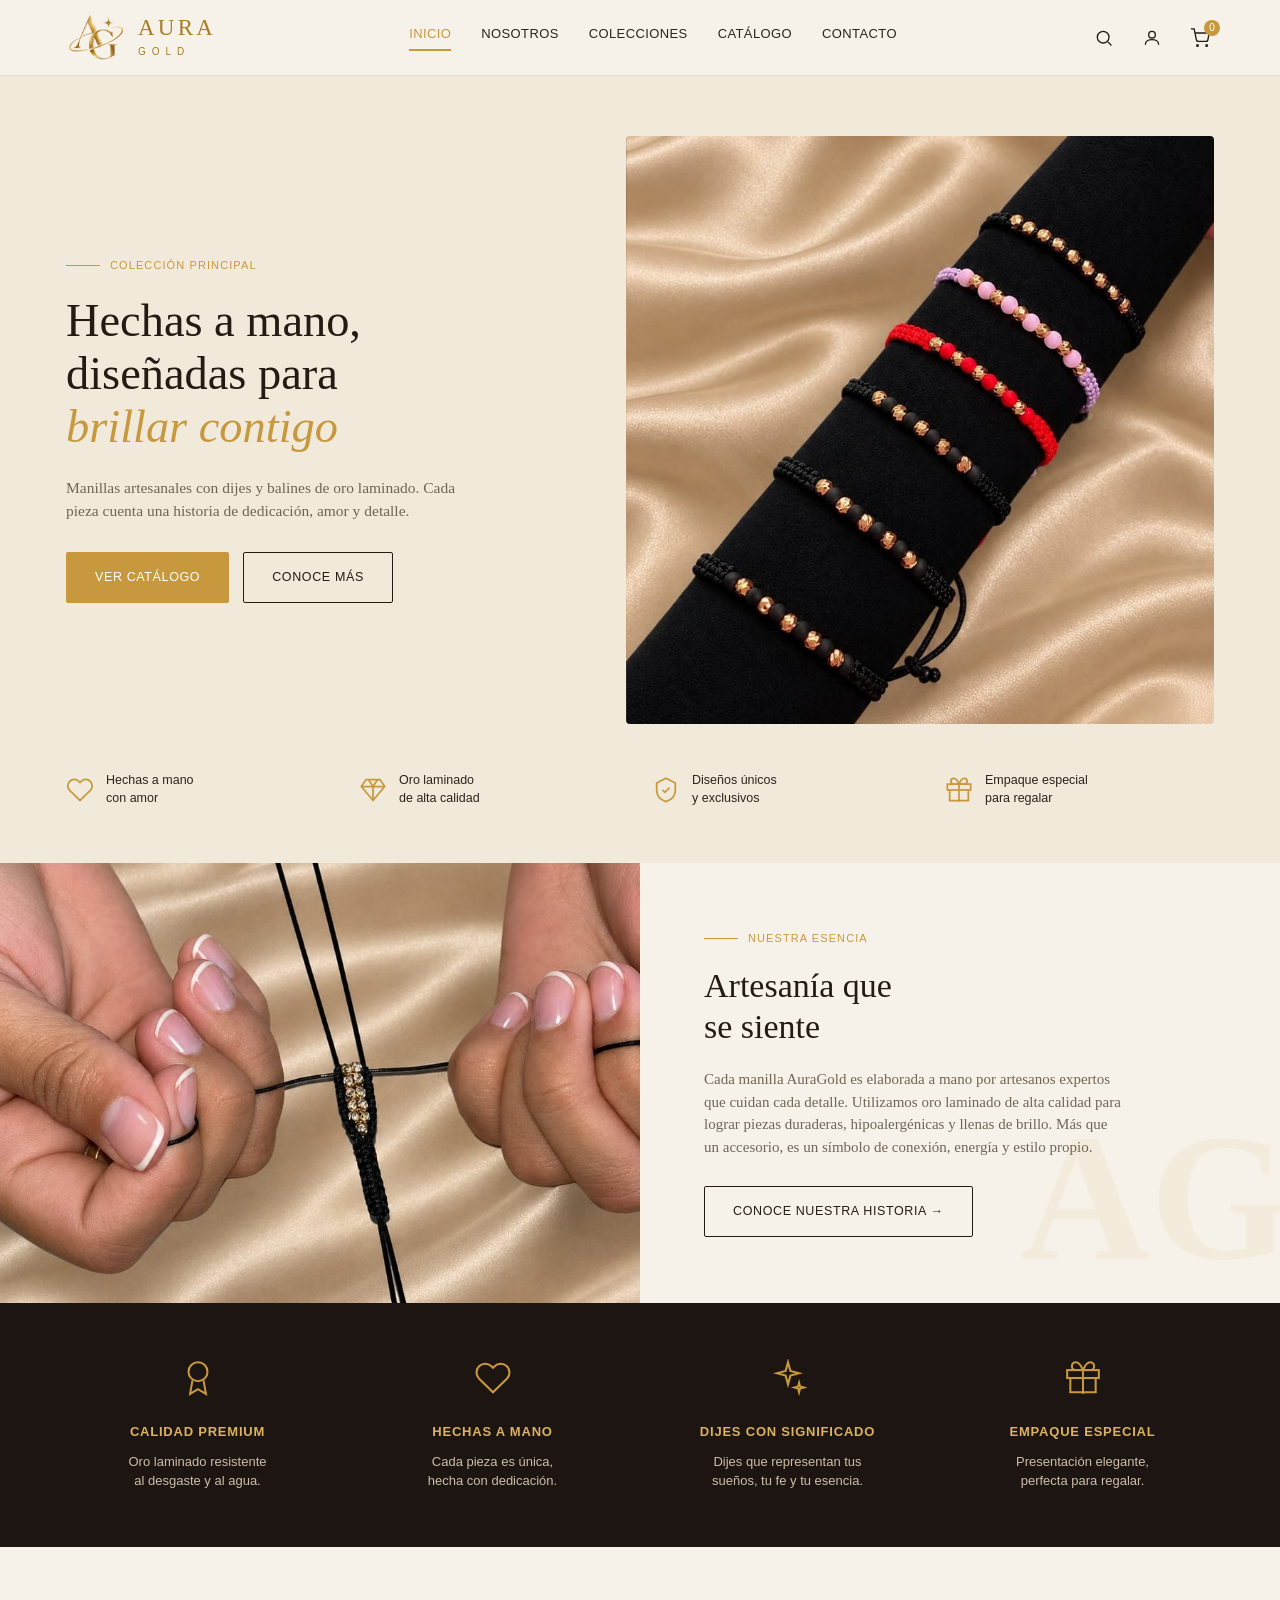
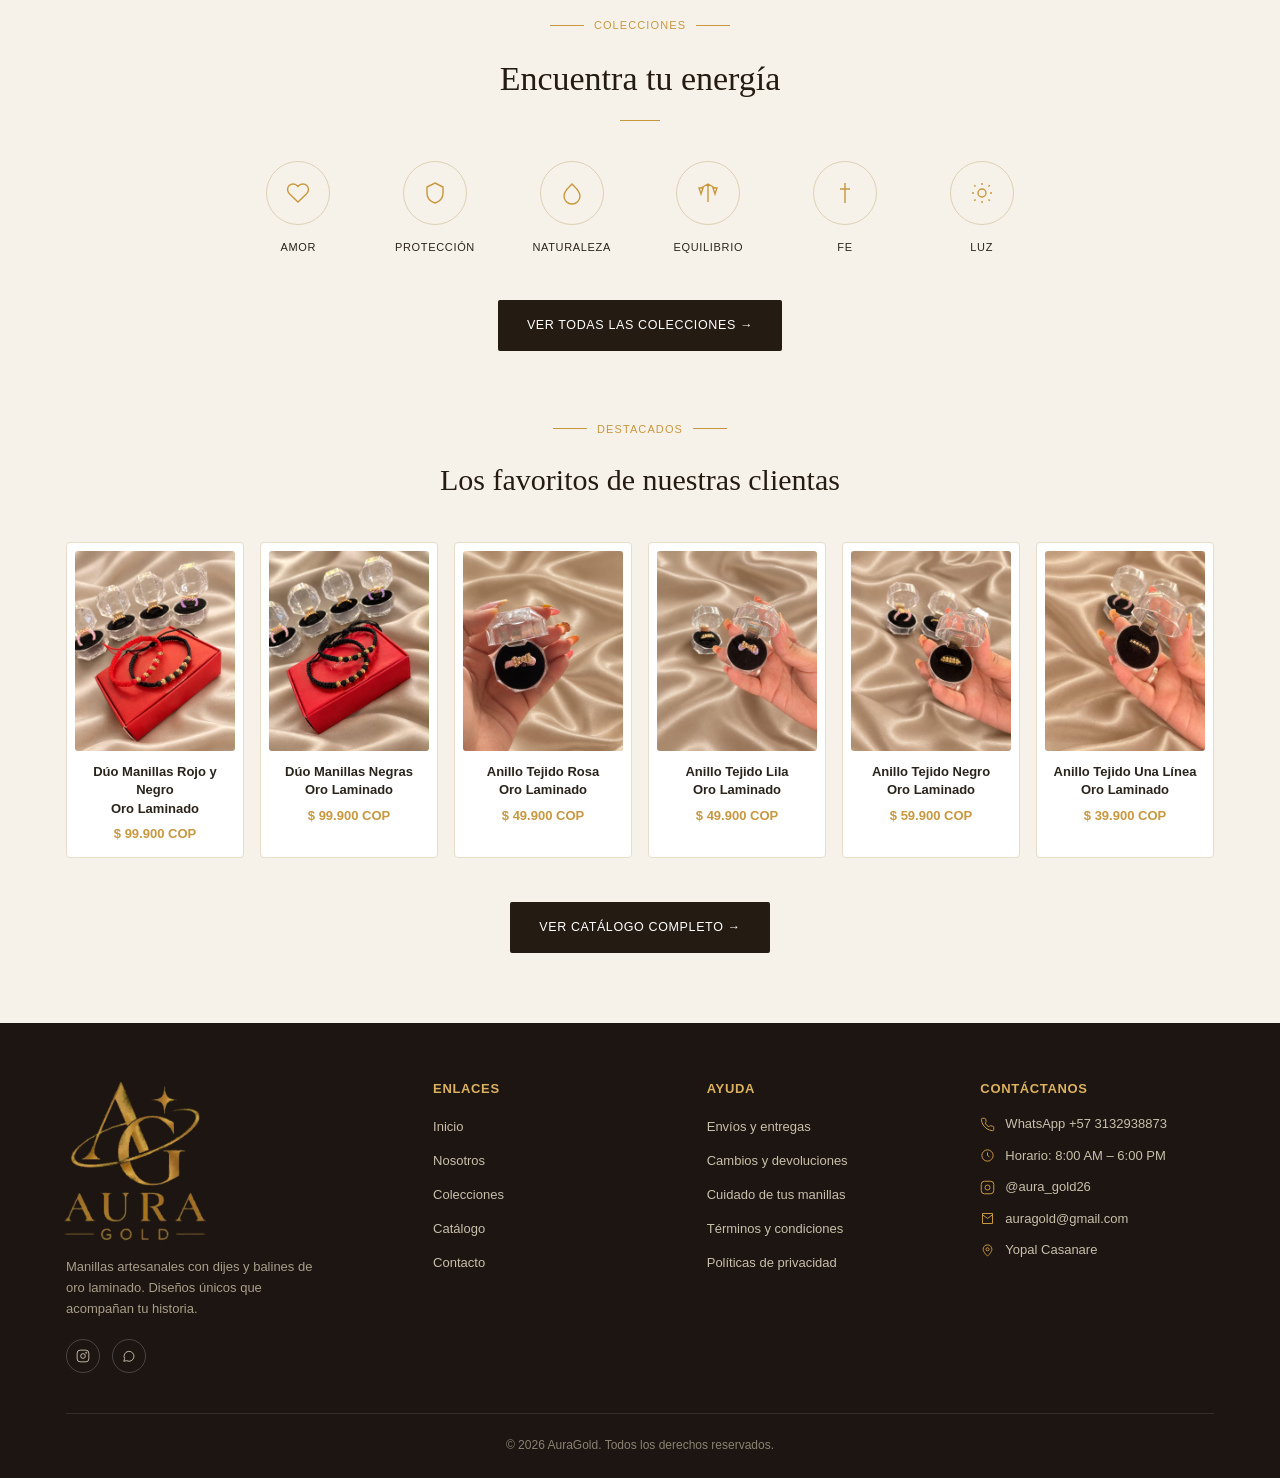
==== commit c4abbe03: "Update index.html" ====
--- a/public/index.html
+++ b/public/index.html
@@ -276,7 +276,7 @@
       <div><h6>AYUDA</h6><ul><li><a href="#contacto">Envíos y entregas</a></li><li><a href="#contacto">Cambios y devoluciones</a></li><li><a href="#contacto">Cuidado de tus manillas</a></li><li><a href="#contacto">Términos y condiciones</a></li><li><a href="#contacto">Políticas de privacidad</a></li></ul></div>
       <div>
         <h6>CONTÁCTANOS</h6>
-        <div class="contact-item"><svg viewBox="0 0 24 24"><path d="M22 16.9v3a2 2 0 0 1-2.2 2 19.8 19.8 0 0 1-8.6-3 19.5 19.5 0 0 1-6-6 19.8 19.8 0 0 1-3-8.7A2 2 0 0 1 4.1 2h3a2 2 0 0 1 2 1.7c.1.9.3 1.8.6 2.7a2 2 0 0 1-.4 2.1L8.1 9.7a16 16 0 0 0 6 6l1.2-1.2a2 2 0 0 1 2.1-.4c.9.3 1.8.5 2.7.6a2 2 0 0 1 1.9 2.2z"/></svg><a href="https://wa.me/573000000000?text=%C2%A1Hola%20AURA%20GOLD!%20Quiero%20m%C3%A1s%20informaci%C3%B3n%20sobre%20sus%20manillas%20y%20anillos." target="_blank" rel="noopener">WhatsApp +57 300 000 0000</a></div>
+        <div class="contact-item"><svg viewBox="0 0 24 24"><path d="M22 16.9v3a2 2 0 0 1-2.2 2 19.8 19.8 0 0 1-8.6-3 19.5 19.5 0 0 1-6-6 19.8 19.8 0 0 1-3-8.7A2 2 0 0 1 4.1 2h3a2 2 0 0 1 2 1.7c.1.9.3 1.8.6 2.7a2 2 0 0 1-.4 2.1L8.1 9.7a16 16 0 0 0 6 6l1.2-1.2a2 2 0 0 1 2.1-.4c.9.3 1.8.5 2.7.6a2 2 0 0 1 1.9 2.2z"/></svg><a href="https://wa.me/573000000000?text=%C2%A1Hola%20AURA%20GOLD!%20Quiero%20m%C3%A1s%20informaci%C3%B3n%20sobre%20sus%20manillas%20y%20anillos." target="_blank" rel="noopener">WhatsApp +57 3132938873</a></div>
         <div class="contact-item"><svg viewBox="0 0 24 24"><circle cx="12" cy="12" r="9"/><path d="M12 7v5l3 2"/></svg><span>Horario: 8:00 AM – 6:00 PM</span></div>
         <div class="contact-item"><svg viewBox="0 0 24 24"><rect x="2" y="2" width="20" height="20" rx="5"/><circle cx="12" cy="12" r="4"/></svg><a href="https://www.instagram.com/aura_gold26" target="_blank" rel="noopener">@aura_gold26</a></div>
         <div class="contact-item"><svg viewBox="0 0 24 24"><path d="M4 4h16v16H4z"/><path d="M4 6l8 6 8-6"/></svg><a href="mailto:auragold@gmail.com">auragold@gmail.com</a></div>
